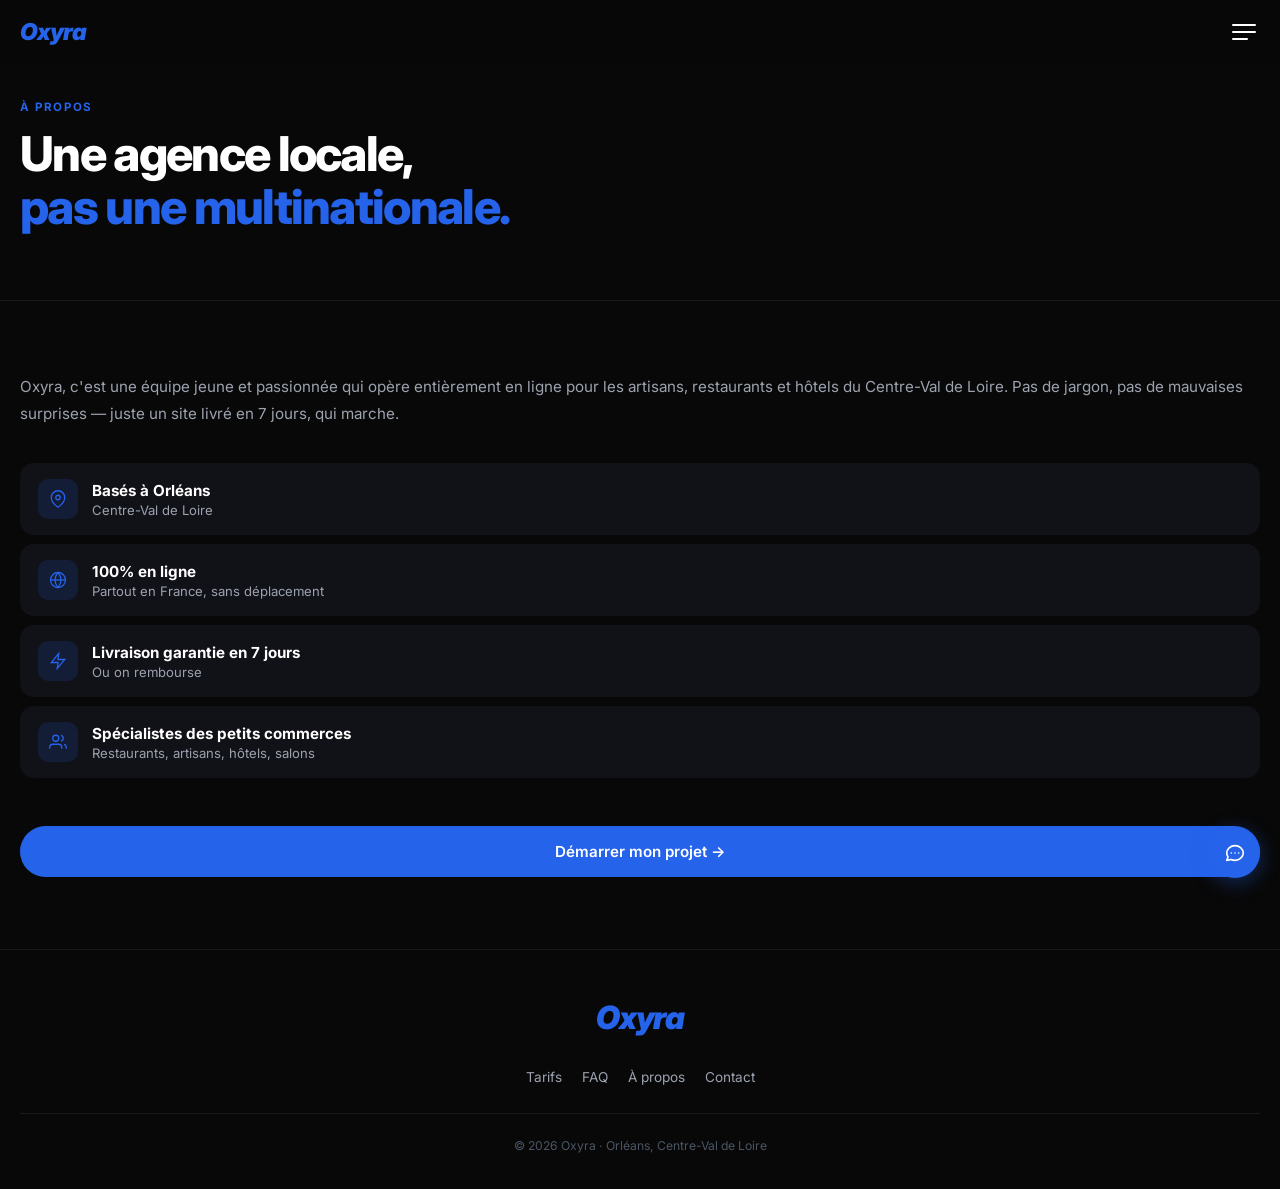
==== about.html @ 3ff551cd "Architecture multi-pages : homepage minimaliste + 4 pages séparées - index.html : homepage hero + 4 " ====
<!DOCTYPE html>
<html lang="fr">
<head>
  <meta charset="UTF-8" />
  <meta name="viewport" content="width=device-width, initial-scale=1.0" />
  <title>À propos – Oxyra</title>
  <meta name="description" content="Oxyra, agence web basée à Orléans. Équipe jeune et passionnée, 100% en ligne, pour les petits commerces de France." />
  <link rel="preconnect" href="https://fonts.googleapis.com" />
  <link href="https://fonts.googleapis.com/css2?family=Inter:ital,wght@0,400;0,500;0,600;0,700;0,800;0,900;1,800;1,900&display=swap" rel="stylesheet" />
  <link rel="stylesheet" href="style.css" />
</head>
<body>

<header style="position:fixed;top:0;left:0;right:0;z-index:100;display:flex;align-items:center;justify-content:space-between;padding:18px 20px;background:rgba(8,8,8,.85);backdrop-filter:blur(12px);">
  <a href="index.html" class="logo">Oxyra</a>
  <button id="mo" aria-label="Menu" style="background:none;border:none;cursor:pointer;display:flex;flex-direction:column;gap:5px;padding:4px;">
    <span style="display:block;width:24px;height:2px;background:#fff;border-radius:2px;"></span>
    <span style="display:block;width:24px;height:2px;background:#fff;border-radius:2px;"></span>
    <span style="display:block;width:16px;height:2px;background:#fff;border-radius:2px;"></span>
  </button>
</header>

<div id="nv">
  <div style="display:flex;justify-content:space-between;align-items:center;margin-bottom:36px;">
    <a href="index.html" class="logo">Oxyra</a>
    <button id="mc" style="background:none;border:none;cursor:pointer;color:#fff;">
      <svg width="22" height="22" fill="none" stroke="currentColor" stroke-width="2" viewBox="0 0 24 24"><line x1="18" y1="6" x2="6" y2="18"/><line x1="6" y1="6" x2="18" y2="18"/></svg>
    </button>
  </div>
  <div style="flex:1;">
    <a href="tarifs.html" class="nl">Tarifs & Offres</a>
    <a href="faq.html" class="nl">FAQ</a>
    <a href="about.html" class="nl">À propos</a>
    <a href="contact.html" class="nl">Contact</a>
  </div>
  <a href="contact.html" class="btn btn-blue" style="margin-top:28px;">Devis gratuit</a>
</div>


<div class="page-hero">
  <span class="lbl rev">À propos</span>
  <h1 class="h2 rev" style="margin-bottom:14px;">Une agence locale,<br/><span class="blue">pas une multinationale.</span></h1>
</div>

<section class="section">
  <p class="rev gray" style="font-size:.95rem;line-height:1.8;margin-bottom:36px;">Oxyra, c'est une équipe jeune et passionnée qui opère entièrement en ligne pour les artisans, restaurants et hôtels du Centre-Val de Loire. Pas de jargon, pas de mauvaises surprises — juste un site livré en 7 jours, qui marche.</p>

  <div class="ab rev">
    <div class="abi"><svg stroke-width="1.7" viewBox="0 0 24 24"><path d="M21 10c0 7-9 13-9 13s-9-6-9-13a9 9 0 0118 0z"/><circle cx="12" cy="10" r="3"/></svg></div>
    <div>
      <div style="font-weight:700;font-size:.95rem;">Basés à Orléans</div>
      <div style="font-size:.82rem;color:var(--gray);margin-top:2px;">Centre-Val de Loire</div>
    </div>
  </div>

  <div class="ab rev">
    <div class="abi"><svg stroke-width="1.7" viewBox="0 0 24 24"><circle cx="12" cy="12" r="10"/><line x1="2" y1="12" x2="22" y2="12"/><path d="M12 2a15.3 15.3 0 014 10 15.3 15.3 0 01-4 10 15.3 15.3 0 01-4-10 15.3 15.3 0 014-10z"/></svg></div>
    <div>
      <div style="font-weight:700;font-size:.95rem;">100% en ligne</div>
      <div style="font-size:.82rem;color:var(--gray);margin-top:2px;">Partout en France, sans déplacement</div>
    </div>
  </div>

  <div class="ab rev">
    <div class="abi"><svg stroke-width="1.7" viewBox="0 0 24 24"><polygon points="13 2 3 14 12 14 11 22 21 10 12 10 13 2"/></svg></div>
    <div>
      <div style="font-weight:700;font-size:.95rem;">Livraison garantie en 7 jours</div>
      <div style="font-size:.82rem;color:var(--gray);margin-top:2px;">Ou on rembourse</div>
    </div>
  </div>

  <div class="ab rev">
    <div class="abi"><svg stroke-width="1.7" viewBox="0 0 24 24"><path d="M17 21v-2a4 4 0 00-4-4H5a4 4 0 00-4 4v2"/><circle cx="9" cy="7" r="4"/><path d="M23 21v-2a4 4 0 00-3-3.87"/><path d="M16 3.13a4 4 0 010 7.75"/></svg></div>
    <div>
      <div style="font-weight:700;font-size:.95rem;">Spécialistes des petits commerces</div>
      <div style="font-size:.82rem;color:var(--gray);margin-top:2px;">Restaurants, artisans, hôtels, salons</div>
    </div>
  </div>

  <div style="margin-top:48px;" class="rev">
    <a href="contact.html" class="btn btn-blue">Démarrer mon projet →</a>
  </div>
</section>


<footer style="border-top:1px solid var(--border);padding:48px 20px 36px;text-align:center;">
  <a href="index.html" class="logo" style="font-size:2rem;display:block;margin-bottom:32px;">Oxyra</a>
  <nav style="display:flex;flex-wrap:wrap;justify-content:center;gap:10px 20px;margin-bottom:28px;">
    <a href="tarifs.html" style="color:var(--gray);font-size:.85rem;text-decoration:none;">Tarifs</a>
    <a href="faq.html"    style="color:var(--gray);font-size:.85rem;text-decoration:none;">FAQ</a>
    <a href="about.html"  style="color:var(--gray);font-size:.85rem;text-decoration:none;">À propos</a>
    <a href="contact.html" style="color:var(--gray);font-size:.85rem;text-decoration:none;">Contact</a>
  </nav>
  <hr style="margin-bottom:24px;" />
  <p style="font-size:.76rem;color:var(--dim);">© 2026 Oxyra · Orléans, Centre-Val de Loire</p>
</footer>

<a href="contact.html" style="position:fixed;bottom:22px;right:20px;width:50px;height:50px;background:var(--blue);border-radius:50%;display:flex;align-items:center;justify-content:center;box-shadow:0 4px 20px rgba(37,99,235,.4);z-index:90;text-decoration:none;transition:transform .2s;" aria-label="Contact">
  <svg width="22" height="22" fill="none" stroke="white" stroke-width="1.8" viewBox="0 0 24 24"><path stroke-linecap="round" stroke-linejoin="round" d="M8 12h.01M12 12h.01M16 12h.01M21 12c0 4.418-4.03 8-9 8a9.863 9.863 0 01-4.255-.949L3 20l1.395-3.72C3.512 15.042 3 13.574 3 12c0-4.418 4.03-8 9-8s9 3.582 9 8z"/></svg>
</a>

<script>
const nv = document.getElementById('nv');
document.getElementById('mo').addEventListener('click', () => nv.classList.add('open'));
document.getElementById('mc').addEventListener('click', () => nv.classList.remove('open'));
nv.querySelectorAll('a').forEach(a => a.addEventListener('click', () => nv.classList.remove('open')));

const obs = new IntersectionObserver(entries => {
  entries.forEach(e => { if (e.isIntersecting) e.target.classList.add('in'); });
}, { threshold: 0.1 });
let ri = 0;
document.querySelectorAll('.rev').forEach(el => {
  el.style.transitionDelay = (ri++ % 5) * 0.07 + 's';
  obs.observe(el);
});
</script>
</body>
</html>
---- style.css ----
*, *::before, *::after { box-sizing: border-box; margin: 0; padding: 0; }

:root {
  --blue: #2563eb; --blue-h: #1d4ed8;
  --blue-bg: rgba(37,99,235,.14); --blue-br: rgba(37,99,235,.3);
  --card: #111118; --card2: #16161f;
  --gray: #9ca3af; --dim: #4b5563; --border: rgba(255,255,255,.07);
}

html { scroll-behavior: smooth; }
body { background: #080808; color: #fff; font-family: 'Inter', system-ui, sans-serif; -webkit-font-smoothing: antialiased; overflow-x: hidden; }

/* ── Logo ── */
.logo { font-size:1.45rem;font-weight:900;font-style:italic;color:var(--blue);letter-spacing:-.04em;text-decoration:none; }

/* ── Section label ── */
.lbl { font-size:.72rem;font-weight:700;letter-spacing:.14em;text-transform:uppercase;color:var(--blue);display:block;margin-bottom:14px; }

/* ── Headings ── */
.h2 { font-size:clamp(2rem,7.5vw,3rem);font-weight:800;letter-spacing:-.035em;line-height:1.1; }

/* ── Colours ── */
.blue { color:var(--blue); }
.gray { color:var(--gray); }

/* ── Buttons ── */
.btn { display:inline-flex;align-items:center;justify-content:center;gap:8px;font-weight:600;font-size:.95rem;border-radius:100px;cursor:pointer;text-decoration:none;transition:all .2s;border:none;font-family:inherit;width:100%; }
.btn-blue { background:var(--blue);color:#fff;padding:16px 28px; }
.btn-blue:hover { background:var(--blue-h);transform:translateY(-1px); }
.btn-out { background:transparent;border:1px solid var(--blue-br);color:#fff;padding:16px 28px; }
.btn-out:hover { border-color:var(--blue);background:var(--blue-bg); }
.btn-ghost { background:none;border:none;color:var(--gray);font-size:.88rem;width:auto;padding:0;gap:5px; }
.btn-ghost:hover { color:#fff; }

/* ── Cards ── */
.card { background:var(--card);border-radius:18px;padding:26px 22px; }
.card + .card { margin-top:10px; }

/* ── Icon boxes ── */
.ib { width:54px;height:54px;background:var(--blue-bg);border-radius:13px;display:flex;align-items:center;justify-content:center;margin-bottom:18px;flex-shrink:0; }
.ib svg { width:24px;height:24px;stroke:var(--blue);fill:none; }
.ib-sm { width:42px;height:42px;background:var(--blue-bg);border-radius:10px;display:flex;align-items:center;justify-content:center;flex-shrink:0; }
.ib-sm svg { width:18px;height:18px;stroke:var(--blue);fill:none; }
.ib-lg { width:68px;height:68px;background:var(--blue-bg);border-radius:18px;display:flex;align-items:center;justify-content:center;margin:0 auto 22px; }
.ib-lg svg { width:30px;height:30px;stroke:var(--blue);fill:none; }

/* ── Hero pill ── */
.pill { display:inline-flex;align-items:center;gap:8px;border:1px solid var(--blue-br);border-radius:100px;padding:7px 16px;font-size:.78rem;color:var(--gray); }
.pill-dot { width:6px;height:6px;background:var(--blue);border-radius:50%;flex-shrink:0; }

/* ── Divider ── */
hr { border:none;border-top:1px solid var(--border); }
.section { padding:72px 20px; }

/* ── Reveal ── */
.rev { opacity:0;transform:translateY(56px) scale(.97);transition:opacity .7s cubic-bezier(.22,1,.36,1),transform .7s cubic-bezier(.22,1,.36,1); }
.rev.in { opacity:1;transform:none; }
.rev-l { opacity:0;transform:translateX(-40px);transition:opacity .65s cubic-bezier(.22,1,.36,1),transform .65s cubic-bezier(.22,1,.36,1); }
.rev-l.in { opacity:1;transform:none; }

/* ── Scroll mouse ── */
.smouse { width:26px;height:42px;border:2px solid rgba(255,255,255,.13);border-radius:13px;margin:0 auto;display:flex;justify-content:center;padding-top:7px; }
.swheel { width:3px;height:8px;background:rgba(255,255,255,.25);border-radius:3px;animation:sw 1.7s ease-in-out infinite; }
@keyframes sw { 0%{opacity:1;transform:translateY(0)} 100%{opacity:0;transform:translateY(10px)} }

/* ── Pricing ── */
.pc { background:var(--card);border-radius:20px;padding:28px 24px;border:1px solid var(--border);transition:transform .35s cubic-bezier(.22,1,.36,1),box-shadow .35s; }
.pc + .pc { margin-top:12px; }
.pc:not(.feat):hover { transform:translateY(-7px);box-shadow:0 28px 70px rgba(0,0,0,.55); }
.pc.feat { border-color:var(--blue);animation:featglow 3s ease-in-out infinite; }
.pc.feat:hover { transform:translateY(-9px); }
@keyframes featglow {
  0%,100% { box-shadow:0 0 0 1px rgba(37,99,235,.35),0 0 40px rgba(37,99,235,.08); }
  50%      { box-shadow:0 0 0 1px var(--blue),0 0 70px rgba(37,99,235,.22); }
}
.pbadge { display:inline-block;background:var(--blue);color:#fff;font-size:.68rem;font-weight:700;letter-spacing:.08em;text-transform:uppercase;padding:4px 11px;border-radius:100px;margin-bottom:14px; }
.pf { display:flex;align-items:center;gap:10px;font-size:.88rem;color:var(--gray);padding:9px 0;border-bottom:1px solid var(--border); }
.pf:last-of-type { border-bottom:none; }
.pf svg { width:15px;height:15px;stroke:var(--blue);flex-shrink:0;fill:none; }
.pamt-feat { background:linear-gradient(90deg,var(--blue) 0%,#93c5fd 50%,var(--blue) 100%);background-size:200% auto;-webkit-background-clip:text;-webkit-text-fill-color:transparent;background-clip:text;animation:pshine 3s linear infinite; }
@keyframes pshine { 0%{background-position:200% center} 100%{background-position:-200% center} }

/* ── FAQ ── */
.fi { background:var(--card);border-radius:14px; }
.fi + .fi { margin-top:9px; }
.fb { width:100%;background:none;border:none;padding:18px 20px;display:flex;justify-content:space-between;align-items:center;gap:14px;cursor:pointer;text-align:left; }
.fq { font-size:.92rem;font-weight:600;color:#fff;line-height:1.4;font-family:inherit; }
.fic { width:22px;height:22px;background:var(--blue-bg);border-radius:50%;display:flex;align-items:center;justify-content:center;flex-shrink:0;transition:transform .3s; }
.fic svg { width:11px;height:11px;stroke:var(--blue);fill:none; }
.fi.open .fic { transform:rotate(45deg); }
.fa { max-height:0;overflow:hidden;transition:max-height .35s ease; }
.fa.open { max-height:260px; }
.fai { padding:0 20px 18px;font-size:.88rem;color:var(--gray);line-height:1.72; }

/* ── Calculator ── */
.co { width:100%;background:var(--card2);border:1px solid var(--border);border-radius:12px;padding:14px 18px;font-size:.92rem;color:var(--gray);font-family:inherit;cursor:pointer;text-align:left;transition:all .2s;margin-bottom:8px;display:block; }
.co:hover { border-color:var(--blue-br);color:#fff; }
.co.sel { border-color:var(--blue);color:#fff;background:var(--blue-bg); }
#cr { display:none;background:var(--blue-bg);border:1px solid var(--blue-br);border-radius:14px;padding:22px;margin-top:16px;text-align:center; }
#cr.show { display:block; }

/* ── Contact cards ── */
.cc-blue { background:var(--blue);border-radius:18px;padding:22px 20px;display:flex;align-items:center;gap:16px;text-decoration:none;transition:all .2s; }
.cc-blue:hover { background:var(--blue-h);transform:translateY(-2px); }
.cc-dark { background:var(--card);border-radius:18px;padding:22px 20px;display:flex;align-items:center;gap:16px;text-decoration:none;margin-top:10px;transition:all .2s; }
.cc-dark:hover { background:var(--card2);transform:translateY(-2px); }
.ci-w { width:48px;height:48px;background:rgba(255,255,255,.2);border-radius:12px;display:flex;align-items:center;justify-content:center;flex-shrink:0; }
.ci-w svg { width:22px;height:22px;fill:none; }
.ci-b { width:48px;height:48px;background:var(--blue-bg);border-radius:12px;display:flex;align-items:center;justify-content:center;flex-shrink:0; }
.ci-b svg { width:22px;height:22px;fill:none; }

/* ── Mobile nav ── */
#nv { position:fixed;inset:0;background:#080808;z-index:200;display:none;flex-direction:column;padding:22px 20px 32px; }
#nv.open { display:flex; }
.nl { display:block;font-size:1.5rem;font-weight:700;color:#fff;text-decoration:none;padding:16px 0;border-bottom:1px solid var(--border);transition:color .18s; }
.nl:hover { color:var(--blue); }

/* ── About badges ── */
.ab { background:var(--card);border-radius:14px;padding:16px 18px;display:flex;align-items:center;gap:14px;margin-bottom:9px; }
.abi { width:40px;height:40px;background:var(--blue-bg);border-radius:10px;display:flex;align-items:center;justify-content:center;flex-shrink:0; }
.abi svg { width:18px;height:18px;stroke:var(--blue);fill:none; }

/* ── Nav cards (homepage links) ── */
.nav-card { display:flex;align-items:center;gap:18px;background:var(--card);border-radius:18px;padding:22px;text-decoration:none;color:#fff;border:1px solid var(--border);transition:all .28s;margin-bottom:10px; }
.nav-card:hover { border-color:var(--blue-br);background:var(--card2);transform:translateY(-3px);box-shadow:0 16px 50px rgba(0,0,0,.45); }
.nc-icon { width:52px;height:52px;background:var(--blue-bg);border-radius:14px;display:flex;align-items:center;justify-content:center;flex-shrink:0; }
.nc-icon svg { width:24px;height:24px;stroke:var(--blue);fill:none; }
.nc-title { font-size:1rem;font-weight:700;margin-bottom:3px; }
.nc-desc { font-size:.82rem;color:var(--gray); }
.nc-arrow { margin-left:auto;color:var(--dim);flex-shrink:0;transition:color .2s,transform .2s; }
.nav-card:hover .nc-arrow { color:var(--blue);transform:translateX(4px); }

/* ── Page hero (subpages) ── */
.page-hero { padding:100px 20px 52px;border-bottom:1px solid var(--border); }
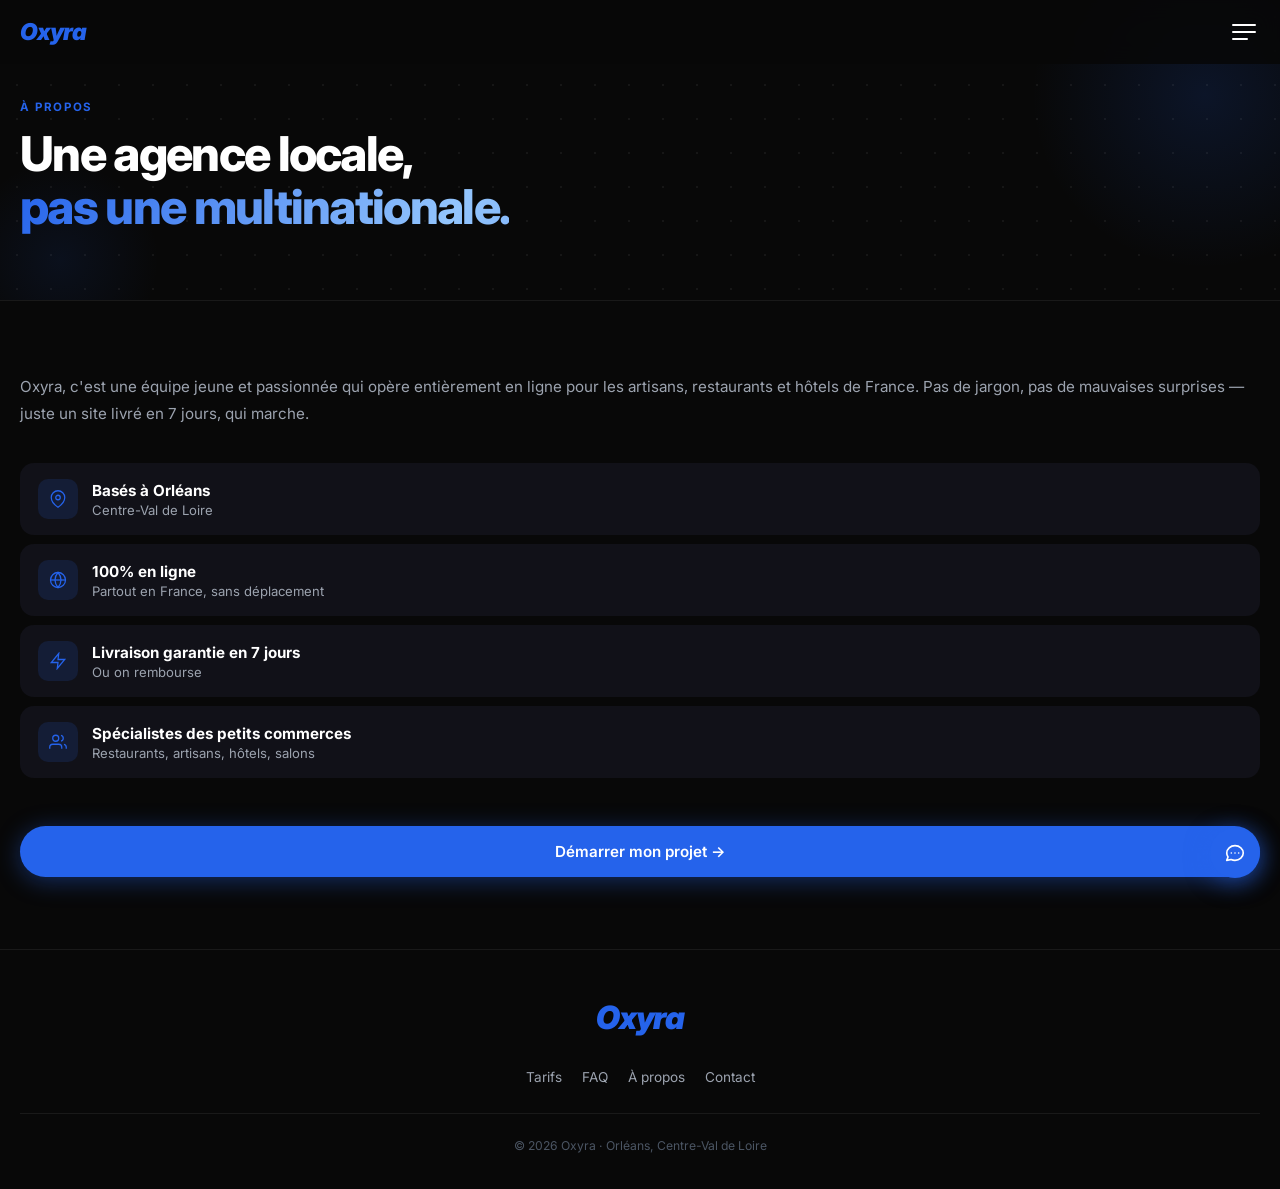
==== commit 5bb1c0b4: "Bombardement d'animations : transitions de page, reveals variés, orbes - anim.js : script partagé (t" ====
--- a/about.html
+++ b/about.html
@@ -4,7 +4,7 @@
   <meta charset="UTF-8" />
   <meta name="viewport" content="width=device-width, initial-scale=1.0" />
   <title>À propos – Oxyra</title>
-  <meta name="description" content="Oxyra, agence web basée à Orléans. Équipe jeune et passionnée, 100% en ligne, pour les petits commerces de France." />
+  <meta name="description" content="Oxyra, agence web basée à Orléans. Équipe jeune, 100% en ligne, pour les petits commerces de France." />
   <link rel="preconnect" href="https://fonts.googleapis.com" />
   <link href="https://fonts.googleapis.com/css2?family=Inter:ital,wght@0,400;0,500;0,600;0,700;0,800;0,900;1,800;1,900&display=swap" rel="stylesheet" />
   <link rel="stylesheet" href="style.css" />
@@ -37,48 +37,53 @@
 </div>
 
 
-<div class="page-hero">
-  <span class="lbl rev">À propos</span>
-  <h1 class="h2 rev" style="margin-bottom:14px;">Une agence locale,<br/><span class="blue">pas une multinationale.</span></h1>
+<div class="page-hero" style="position:relative;overflow:hidden;">
+  <div class="orb flt"  style="width:350px;height:350px;background:radial-gradient(circle,rgba(37,99,235,.14) 0%,transparent 70%);top:-80px;right:-100px;"></div>
+  <div class="orb flt3" style="width:200px;height:200px;background:radial-gradient(circle,rgba(37,99,235,.09) 0%,transparent 70%);bottom:-60px;left:-40px;"></div>
+  <div class="dot-grid"></div>
+  <div style="position:relative;z-index:1;">
+    <span class="lbl rev">À propos</span>
+    <h1 class="h2 rev" style="margin-bottom:14px;">Une agence locale,<br/><span class="gtext">pas une multinationale.</span></h1>
+  </div>
 </div>
 
 <section class="section">
-  <p class="rev gray" style="font-size:.95rem;line-height:1.8;margin-bottom:36px;">Oxyra, c'est une équipe jeune et passionnée qui opère entièrement en ligne pour les artisans, restaurants et hôtels du Centre-Val de Loire. Pas de jargon, pas de mauvaises surprises — juste un site livré en 7 jours, qui marche.</p>
+  <p class="rev gray" style="font-size:.95rem;line-height:1.8;margin-bottom:36px;">Oxyra, c'est une équipe jeune et passionnée qui opère entièrement en ligne pour les artisans, restaurants et hôtels de France. Pas de jargon, pas de mauvaises surprises — juste un site livré en 7 jours, qui marche.</p>
 
-  <div class="ab rev">
-    <div class="abi"><svg stroke-width="1.7" viewBox="0 0 24 24"><path d="M21 10c0 7-9 13-9 13s-9-6-9-13a9 9 0 0118 0z"/><circle cx="12" cy="10" r="3"/></svg></div>
+  <div class="ab rev-l" data-delay="0.05">
+    <div class="abi flt2"><svg stroke-width="1.7" viewBox="0 0 24 24"><path d="M21 10c0 7-9 13-9 13s-9-6-9-13a9 9 0 0118 0z"/><circle cx="12" cy="10" r="3"/></svg></div>
     <div>
       <div style="font-weight:700;font-size:.95rem;">Basés à Orléans</div>
       <div style="font-size:.82rem;color:var(--gray);margin-top:2px;">Centre-Val de Loire</div>
     </div>
   </div>
 
-  <div class="ab rev">
-    <div class="abi"><svg stroke-width="1.7" viewBox="0 0 24 24"><circle cx="12" cy="12" r="10"/><line x1="2" y1="12" x2="22" y2="12"/><path d="M12 2a15.3 15.3 0 014 10 15.3 15.3 0 01-4 10 15.3 15.3 0 01-4-10 15.3 15.3 0 014-10z"/></svg></div>
+  <div class="ab rev-r" data-delay="0.12">
+    <div class="abi flt"><svg stroke-width="1.7" viewBox="0 0 24 24"><circle cx="12" cy="12" r="10"/><line x1="2" y1="12" x2="22" y2="12"/><path d="M12 2a15.3 15.3 0 014 10 15.3 15.3 0 01-4 10 15.3 15.3 0 01-4-10 15.3 15.3 0 014-10z"/></svg></div>
     <div>
       <div style="font-weight:700;font-size:.95rem;">100% en ligne</div>
       <div style="font-size:.82rem;color:var(--gray);margin-top:2px;">Partout en France, sans déplacement</div>
     </div>
   </div>
 
-  <div class="ab rev">
-    <div class="abi"><svg stroke-width="1.7" viewBox="0 0 24 24"><polygon points="13 2 3 14 12 14 11 22 21 10 12 10 13 2"/></svg></div>
+  <div class="ab rev-l" data-delay="0.19">
+    <div class="abi flt3"><svg stroke-width="1.7" viewBox="0 0 24 24"><polygon points="13 2 3 14 12 14 11 22 21 10 12 10 13 2"/></svg></div>
     <div>
       <div style="font-weight:700;font-size:.95rem;">Livraison garantie en 7 jours</div>
       <div style="font-size:.82rem;color:var(--gray);margin-top:2px;">Ou on rembourse</div>
     </div>
   </div>
 
-  <div class="ab rev">
-    <div class="abi"><svg stroke-width="1.7" viewBox="0 0 24 24"><path d="M17 21v-2a4 4 0 00-4-4H5a4 4 0 00-4 4v2"/><circle cx="9" cy="7" r="4"/><path d="M23 21v-2a4 4 0 00-3-3.87"/><path d="M16 3.13a4 4 0 010 7.75"/></svg></div>
+  <div class="ab rev-r" data-delay="0.26">
+    <div class="abi flt2"><svg stroke-width="1.7" viewBox="0 0 24 24"><path d="M17 21v-2a4 4 0 00-4-4H5a4 4 0 00-4 4v2"/><circle cx="9" cy="7" r="4"/><path d="M23 21v-2a4 4 0 00-3-3.87"/><path d="M16 3.13a4 4 0 010 7.75"/></svg></div>
     <div>
       <div style="font-weight:700;font-size:.95rem;">Spécialistes des petits commerces</div>
       <div style="font-size:.82rem;color:var(--gray);margin-top:2px;">Restaurants, artisans, hôtels, salons</div>
     </div>
   </div>
 
-  <div style="margin-top:48px;" class="rev">
-    <a href="contact.html" class="btn btn-blue">Démarrer mon projet →</a>
+  <div style="margin-top:48px;" class="rev-s" data-delay="0.32">
+    <a href="contact.html" class="btn btn-blue" style="box-shadow:0 4px 24px rgba(37,99,235,.4);">Démarrer mon projet →</a>
   </div>
 </section>
 
@@ -95,24 +100,10 @@
   <p style="font-size:.76rem;color:var(--dim);">© 2026 Oxyra · Orléans, Centre-Val de Loire</p>
 </footer>
 
-<a href="contact.html" style="position:fixed;bottom:22px;right:20px;width:50px;height:50px;background:var(--blue);border-radius:50%;display:flex;align-items:center;justify-content:center;box-shadow:0 4px 20px rgba(37,99,235,.4);z-index:90;text-decoration:none;transition:transform .2s;" aria-label="Contact">
+<a href="contact.html" style="position:fixed;bottom:22px;right:20px;width:50px;height:50px;background:var(--blue);border-radius:50%;display:flex;align-items:center;justify-content:center;box-shadow:0 4px 24px rgba(37,99,235,.5);z-index:90;text-decoration:none;" aria-label="Contact">
   <svg width="22" height="22" fill="none" stroke="white" stroke-width="1.8" viewBox="0 0 24 24"><path stroke-linecap="round" stroke-linejoin="round" d="M8 12h.01M12 12h.01M16 12h.01M21 12c0 4.418-4.03 8-9 8a9.863 9.863 0 01-4.255-.949L3 20l1.395-3.72C3.512 15.042 3 13.574 3 12c0-4.418 4.03-8 9-8s9 3.582 9 8z"/></svg>
 </a>
 
-<script>
-const nv = document.getElementById('nv');
-document.getElementById('mo').addEventListener('click', () => nv.classList.add('open'));
-document.getElementById('mc').addEventListener('click', () => nv.classList.remove('open'));
-nv.querySelectorAll('a').forEach(a => a.addEventListener('click', () => nv.classList.remove('open')));
-
-const obs = new IntersectionObserver(entries => {
-  entries.forEach(e => { if (e.isIntersecting) e.target.classList.add('in'); });
-}, { threshold: 0.1 });
-let ri = 0;
-document.querySelectorAll('.rev').forEach(el => {
-  el.style.transitionDelay = (ri++ % 5) * 0.07 + 's';
-  obs.observe(el);
-});
-</script>
+<script src="anim.js"></script>
 </body>
 </html>
--- a/style.css
+++ b/style.css
@@ -52,11 +52,51 @@
 hr { border:none;border-top:1px solid var(--border); }
 .section { padding:72px 20px; }
 
-/* ── Reveal ── */
-.rev { opacity:0;transform:translateY(56px) scale(.97);transition:opacity .7s cubic-bezier(.22,1,.36,1),transform .7s cubic-bezier(.22,1,.36,1); }
-.rev.in { opacity:1;transform:none; }
-.rev-l { opacity:0;transform:translateX(-40px);transition:opacity .65s cubic-bezier(.22,1,.36,1),transform .65s cubic-bezier(.22,1,.36,1); }
-.rev-l.in { opacity:1;transform:none; }
+/* ── Page transition overlay ── */
+#pt { position:fixed;inset:0;background:#080808;z-index:9999;pointer-events:none;transition:opacity .52s cubic-bezier(.4,0,.2,1); }
+#pt.out { opacity:0; }
+
+/* ── Reveal variants ── */
+.rev   { opacity:0;transform:translateY(64px) scale(.96);transition:opacity .85s cubic-bezier(.22,1,.36,1),transform .85s cubic-bezier(.22,1,.36,1); }
+.rev-r { opacity:0;transform:translateX(60px);transition:opacity .75s cubic-bezier(.22,1,.36,1),transform .75s cubic-bezier(.22,1,.36,1); }
+.rev-l { opacity:0;transform:translateX(-60px);transition:opacity .75s cubic-bezier(.22,1,.36,1),transform .75s cubic-bezier(.22,1,.36,1); }
+.rev-s { opacity:0;transform:scale(.8);transition:opacity .7s cubic-bezier(.22,1,.36,1),transform .7s cubic-bezier(.22,1,.36,1); }
+.rev.in,.rev-r.in,.rev-l.in,.rev-s.in { opacity:1;transform:none; }
+
+/* ── Float ── */
+@keyframes float  { 0%,100%{transform:translateY(0)}     50%{transform:translateY(-16px)} }
+@keyframes float2 { 0%,100%{transform:translateY(-8px)}  50%{transform:translateY(8px)} }
+.flt  { animation:float  5.5s ease-in-out infinite; }
+.flt2 { animation:float2 7s   ease-in-out infinite .9s; }
+.flt3 { animation:float  4.5s ease-in-out infinite 2s; }
+
+/* ── Spin ── */
+@keyframes spin { from{transform:rotate(0)} to{transform:rotate(360deg)} }
+.spin-slow { animation:spin 22s linear infinite; }
+.spin-rev  { animation:spin 16s linear infinite reverse; }
+
+/* ── Gradient text ── */
+.gtext { background:linear-gradient(120deg,#2563eb 0%,#93c5fd 45%,#2563eb 100%);background-size:200% auto;-webkit-background-clip:text;-webkit-text-fill-color:transparent;background-clip:text;animation:gshift 4s linear infinite; }
+@keyframes gshift { 0%{background-position:0% center} 100%{background-position:200% center} }
+
+/* ── Glow pulse ── */
+@keyframes glow-pulse { 0%,100%{filter:drop-shadow(0 0 0px rgba(37,99,235,0))} 50%{filter:drop-shadow(0 0 18px rgba(37,99,235,.6))} }
+.glow-pulse { animation:glow-pulse 2.5s ease-in-out infinite; }
+
+/* ── Stagger delay helpers ── */
+.d1{transition-delay:.07s!important} .d2{transition-delay:.14s!important} .d3{transition-delay:.21s!important}
+.d4{transition-delay:.28s!important} .d5{transition-delay:.35s!important} .d6{transition-delay:.42s!important}
+
+/* ── Dot grid (hero background) ── */
+.dot-grid { position:absolute;inset:0;background-image:radial-gradient(circle,rgba(255,255,255,.055) 1px,transparent 1px);background-size:34px 34px;pointer-events:none; }
+
+/* ── Orb ── */
+.orb { position:absolute;border-radius:50%;pointer-events:none; }
+
+/* ── Nav card shimmer ── */
+.nav-card { position:relative;overflow:hidden; }
+.nav-card::after { content:'';position:absolute;inset:0;background:linear-gradient(105deg,transparent 40%,rgba(37,99,235,.07) 50%,transparent 60%);background-size:200% 100%;background-position:200% 0;transition:background-position .6s ease; }
+.nav-card:hover::after { background-position:-200% 0; }
 
 /* ── Scroll mouse ── */
 .smouse { width:26px;height:42px;border:2px solid rgba(255,255,255,.13);border-radius:13px;margin:0 auto;display:flex;justify-content:center;padding-top:7px; }
